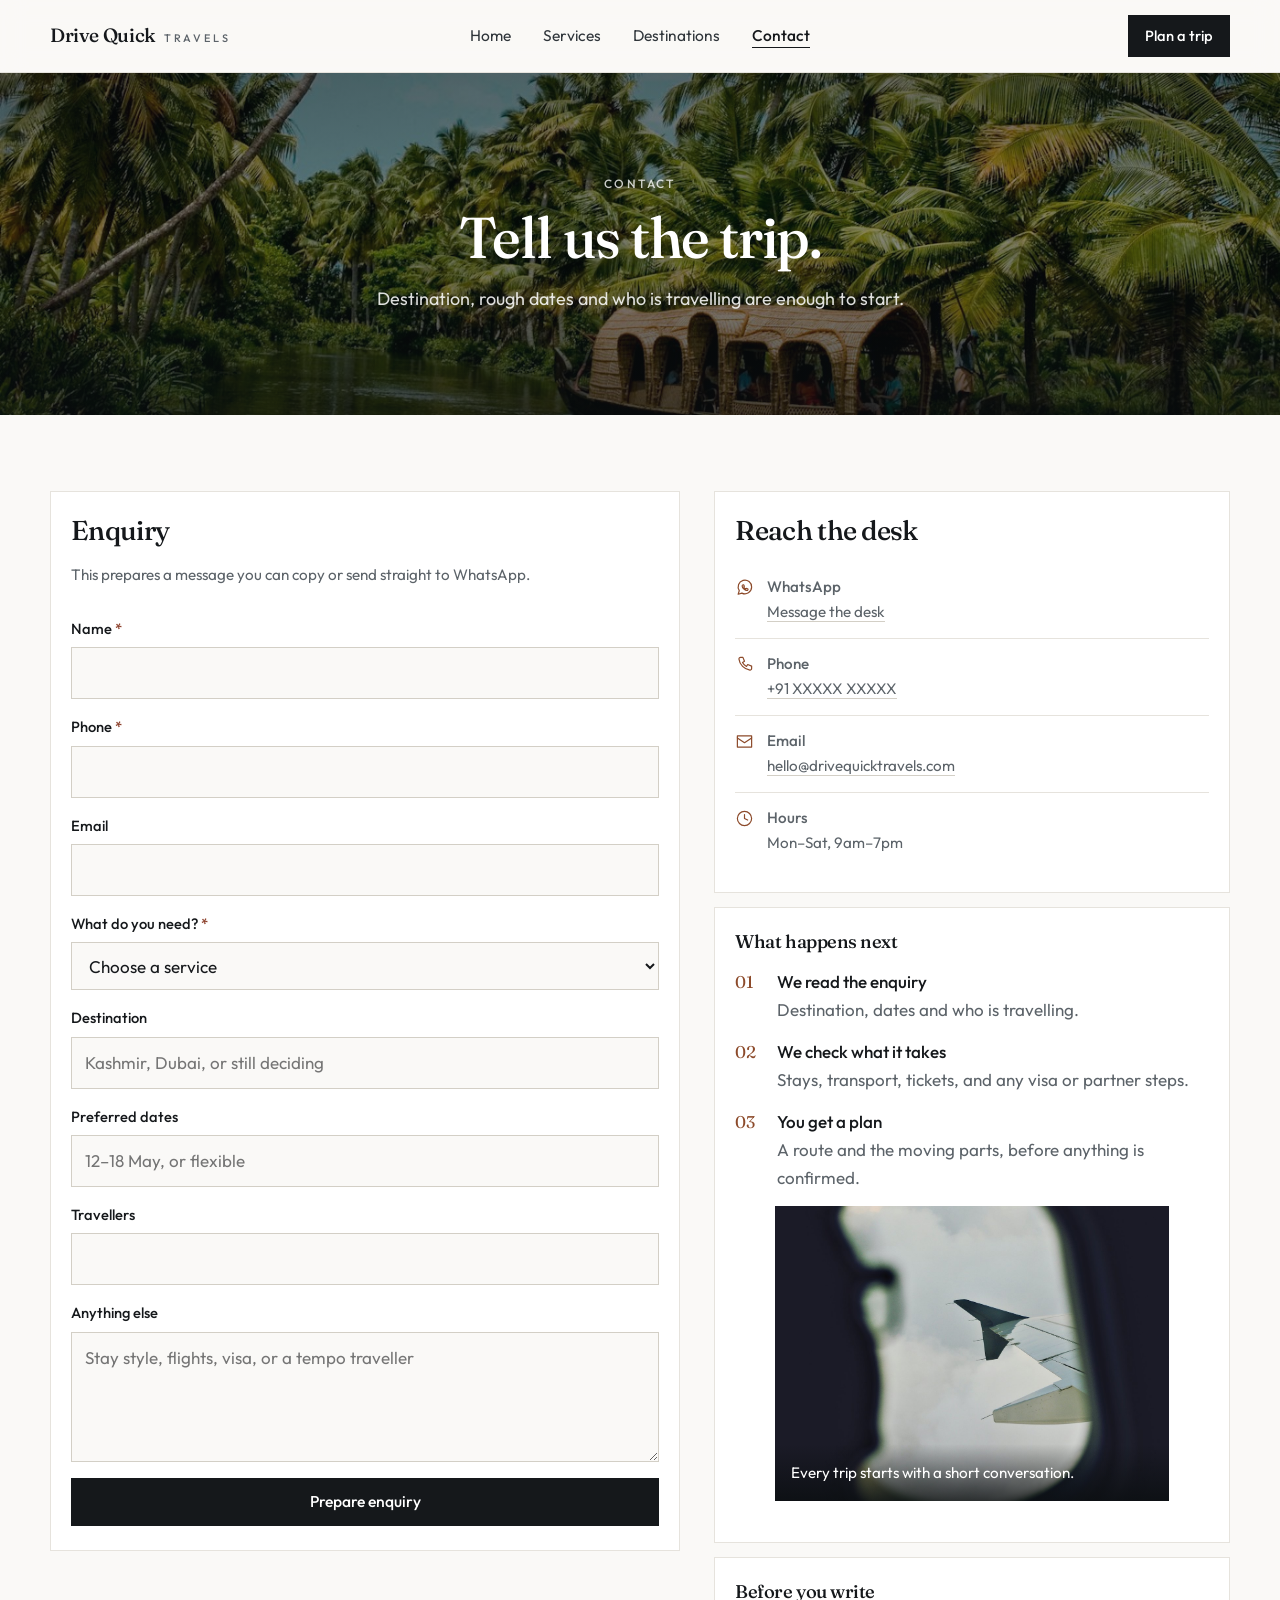
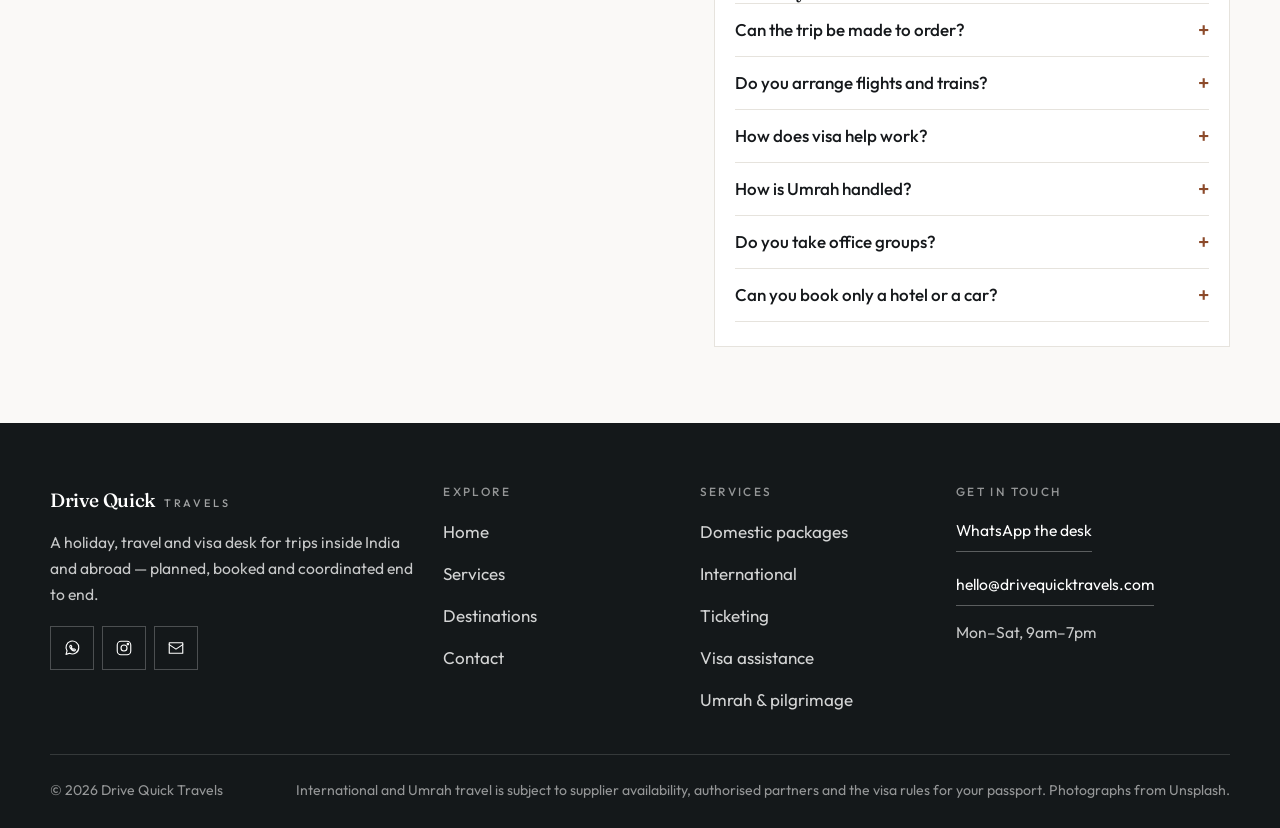
==== contact.html @ 265b2a73 "Build Drive Quick Travels static site Four-page travel site (home, services, destinations, contact) " ====
<!DOCTYPE html>
<html lang="en">
<head>
  <meta charset="utf-8">
  <meta name="viewport" content="width=device-width, initial-scale=1">
  <title>Contact — Drive Quick Travels</title>
  <meta name="description" content="Send a trip enquiry to Drive Quick Travels. Tell us the destination, dates and who is travelling.">
  <link rel="icon" href="assets/favicon.svg" type="image/svg+xml">
  <link rel="preconnect" href="https://fonts.googleapis.com">
  <link rel="preconnect" href="https://fonts.gstatic.com" crossorigin>
  <link href="https://fonts.googleapis.com/css2?family=Fraunces:opsz,wght@9..144,400;9..144,500&family=Outfit:wght@300;400;500&display=swap" rel="stylesheet">
  <link rel="stylesheet" href="css/styles.css">
</head>
<body>
  <a class="skip" href="#main">Skip to content</a>

  <header class="site-header">
    <div class="wrap header-bar">
      <a class="logo" href="index.html">Drive Quick <span>Travels</span></a>
      <nav class="site-nav" id="site-nav" aria-label="Primary">
        <ul>
          <li><a href="index.html">Home</a></li>
          <li><a href="services.html">Services</a></li>
          <li><a href="destinations.html">Destinations</a></li>
          <li><a href="contact.html" aria-current="page">Contact</a></li>
        </ul>
      </nav>
      <div class="header-end">
        <a class="btn btn-sm" href="contact.html">Plan a trip</a>
        <button class="nav-toggle" type="button" aria-expanded="false" aria-controls="site-nav" aria-label="Menu">
          <i></i><i></i><i></i>
        </button>
      </div>
    </div>
  </header>

  <main id="main">
    <section class="page-hero" style="min-height: 38vh">
      <img class="cover-bg" src="assets/photos/kerala.jpg" alt="" width="1400" height="788" fetchpriority="high">
      <div class="veil" aria-hidden="true"></div>
      <div class="wrap hero-inner">
        <p class="eyebrow eyebrow-light">Contact</p>
        <h1>Tell us the trip.</h1>
        <p class="lead lead-light">Destination, rough dates and who is travelling are enough to start.</p>
      </div>
    </section>

    <div class="section">
      <div class="wrap contact-layout">
        <section class="panel" aria-labelledby="form-title">
          <h2 id="form-title">Enquiry</h2>
          <form id="enquiry" novalidate>
            <p class="hint">This prepares a message you can copy or send straight to WhatsApp.</p>
            <label>
              <span>Name <span class="req" aria-hidden="true">*</span></span>
              <input id="name" name="name" type="text" autocomplete="name" required aria-describedby="name-error">
              <span class="field-error" id="name-error"></span>
            </label>
            <label>
              <span>Phone <span class="req" aria-hidden="true">*</span></span>
              <input id="phone" name="phone" type="tel" autocomplete="tel" inputmode="tel" required aria-describedby="phone-error">
              <span class="field-error" id="phone-error"></span>
            </label>
            <label>
              <span>Email</span>
              <input id="email" name="email" type="email" autocomplete="email" aria-describedby="email-error">
              <span class="field-error" id="email-error"></span>
            </label>
            <label>
              <span>What do you need? <span class="req" aria-hidden="true">*</span></span>
              <select id="service" name="service" required aria-describedby="service-error">
                <option value="">Choose a service</option>
                <option value="domestic">Domestic package</option>
                <option value="honeymoon">Honeymoon and couples</option>
                <option value="family">Family holiday</option>
                <option value="groups">Friends and groups</option>
                <option value="international">International trip</option>
                <option value="ticketing">Ticketing</option>
                <option value="visa">Visa assistance</option>
                <option value="umrah">Umrah and pilgrimage</option>
                <option value="corporate">Corporate and MICE</option>
                <option value="hotels">Hotels and transport</option>
              </select>
              <span class="field-error" id="service-error"></span>
            </label>
            <label>
              <span>Destination</span>
              <input id="destination" name="destination" type="text" list="places" placeholder="Kashmir, Dubai, or still deciding">
            </label>
            <datalist id="places">
              <option value="Kashmir"></option>
              <option value="Manali and Himachal"></option>
              <option value="Rajasthan"></option>
              <option value="Kerala"></option>
              <option value="Goa"></option>
              <option value="Karnataka"></option>
              <option value="Tamil Nadu"></option>
              <option value="Dubai"></option>
              <option value="Southeast Asia"></option>
              <option value="Maldives"></option>
              <option value="Sri Lanka"></option>
            </datalist>
            <label>
              <span>Preferred dates</span>
              <input id="dates" name="dates" type="text" placeholder="12–18 May, or flexible">
            </label>
            <label>
              <span>Travellers</span>
              <input id="travellers" name="travellers" type="number" min="1" max="99" inputmode="numeric">
            </label>
            <label>
              <span>Anything else</span>
              <textarea id="message" name="message" placeholder="Stay style, flights, visa, or a tempo traveller"></textarea>
            </label>
            <button class="btn" type="submit">Prepare enquiry</button>
          </form>

          <div id="confirm" class="confirm" hidden tabindex="-1">
            <h2>Enquiry ready to send</h2>
            <p class="hint">Send it on WhatsApp, or copy it into an email. Nothing has been submitted to a server.</p>
            <pre class="summary" id="summary"></pre>
            <div class="actions">
              <a class="btn" id="send-whatsapp" data-wa-base="https://wa.me/91XXXXXXXXXX" href="https://wa.me/91XXXXXXXXXX" target="_blank" rel="noopener">
                <svg viewBox="0 0 24 24" fill="none" stroke="currentColor" stroke-width="1.5" stroke-linecap="round" stroke-linejoin="round" aria-hidden="true"><path d="M21 11.5a8.5 8.5 0 0 1-12.3 7.6L4 20.5l1.4-4.6A8.5 8.5 0 1 1 21 11.5Z"/><path d="M9.4 9.1c.3-.6.6-.6.9-.6h.6l.9 2-.7.8c.5 1.1 1.4 2 2.5 2.5l.8-.7 2 .9v.6c0 .4-.2.8-.6 1-1 .4-2.6 0-4.2-1.3-1.4-1.2-2.6-3-2.6-4.3 0-.4 0-.7.4-.9Z"/></svg>
                Send on WhatsApp
              </a>
              <button class="btn btn-ghost" type="button" id="copy-enquiry">Copy enquiry</button>
              <button class="btn btn-ghost" type="button" id="edit-enquiry">Edit</button>
            </div>
          </div>
        </section>

        <div>
          <section class="panel" aria-labelledby="reach-title">
            <h2 id="reach-title">Reach the desk</h2>
            <ul class="reach">
              <li>
                <svg viewBox="0 0 24 24" fill="none" stroke="currentColor" stroke-width="1.5" stroke-linecap="round" stroke-linejoin="round" aria-hidden="true"><path d="M21 11.5a8.5 8.5 0 0 1-12.3 7.6L4 20.5l1.4-4.6A8.5 8.5 0 1 1 21 11.5Z"/><path d="M9.4 9.1c.3-.6.6-.6.9-.6h.6l.9 2-.7.8c.5 1.1 1.4 2 2.5 2.5l.8-.7 2 .9v.6c0 .4-.2.8-.6 1-1 .4-2.6 0-4.2-1.3-1.4-1.2-2.6-3-2.6-4.3 0-.4 0-.7.4-.9Z"/></svg>
                <span>
                  <strong>WhatsApp</strong>
                  <a href="https://wa.me/91XXXXXXXXXX" target="_blank" rel="noopener">Message the desk</a>
                </span>
              </li>
              <li>
                <svg viewBox="0 0 24 24" fill="none" stroke="currentColor" stroke-width="1.5" stroke-linecap="round" stroke-linejoin="round" aria-hidden="true"><path d="M7 3h3l2 5-2.5 1.5a11 11 0 0 0 5 5L16 12l5 2v3a2 2 0 0 1-2.2 2A16 16 0 0 1 5 5.2 2 2 0 0 1 7 3Z"/></svg>
                <span>
                  <strong>Phone</strong>
                  <a href="tel:+91XXXXXXXXXX">+91 XXXXX XXXXX</a>
                </span>
              </li>
              <li>
                <svg viewBox="0 0 24 24" fill="none" stroke="currentColor" stroke-width="1.5" stroke-linecap="round" stroke-linejoin="round" aria-hidden="true"><rect x="3" y="5" width="18" height="14"/><path d="m3 7.5 9 6 9-6"/></svg>
                <span>
                  <strong>Email</strong>
                  <a href="mailto:hello@drivequicktravels.com">hello@drivequicktravels.com</a>
                </span>
              </li>
              <li>
                <svg viewBox="0 0 24 24" fill="none" stroke="currentColor" stroke-width="1.5" stroke-linecap="round" stroke-linejoin="round" aria-hidden="true"><circle cx="12" cy="12" r="9"/><path d="M12 7v5l4 2"/></svg>
                <span>
                  <strong>Hours</strong>
                  <span>Mon–Sat, 9am–7pm</span>
                </span>
              </li>
            </ul>
          </section>

          <section class="panel" aria-labelledby="next-title">
            <h3 id="next-title">What happens next</h3>
            <ol class="timeline">
              <li><span><strong>We read the enquiry</strong>Destination, dates and who is travelling.</span></li>
              <li><span><strong>We check what it takes</strong>Stays, transport, tickets, and any visa or partner steps.</span></li>
              <li><span><strong>You get a plan</strong>A route and the moving parts, before anything is confirmed.</span></li>
            </ol>
            <figure class="aside-photo">
              <img src="assets/photos/contact-aside.jpg" alt="A view of clouds from an aircraft window" width="1200" height="800" loading="lazy">
              <figcaption>Every trip starts with a short conversation.</figcaption>
            </figure>
          </section>

          <section class="panel faq" aria-labelledby="faq-title">
            <h3 id="faq-title">Before you write</h3>
            <details>
              <summary>Can the trip be made to order?</summary>
              <p>Yes. Domestic, honeymoon, family and group trips are shaped around who is travelling. Fixed ideas are a starting point, not the only option.</p>
            </details>
            <details>
              <summary>Do you arrange flights and trains?</summary>
              <p>Domestic and international air and rail assistance is available through appropriate channels. Ask for ticketing on its own, or as part of a package.</p>
            </details>
            <details>
              <summary>How does visa help work?</summary>
              <p>We guide the documents and support the application through suitable processes and partners. The embassy or authority decides the result.</p>
            </details>
            <details>
              <summary>How is Umrah handled?</summary>
              <p>Umrah and other pilgrimage travel is coordinated with specialist operators and authorised partners.</p>
            </details>
            <details>
              <summary>Do you take office groups?</summary>
              <p>Corporate and MICE covers business travel, meetings, incentives, conferences and the logistics of moving a group.</p>
            </details>
            <details>
              <summary>Can you book only a hotel or a car?</summary>
              <p>Yes. Hotels, airport transfers, cars and tempo travellers can be arranged without a full package.</p>
            </details>
          </section>
        </div>
      </div>
    </div>
  </main>

  <footer class="site-footer">
    <div class="wrap footer-top">
      <div class="footer-brand">
        <a class="logo" href="index.html">Drive Quick <span>Travels</span></a>
        <p>A holiday, travel and visa desk for trips inside India and abroad — planned, booked and coordinated end to end.</p>
        <div class="socials">
          <a href="https://wa.me/91XXXXXXXXXX" target="_blank" rel="noopener" aria-label="WhatsApp">
            <svg viewBox="0 0 24 24" fill="none" stroke="currentColor" stroke-width="1.5" stroke-linecap="round" stroke-linejoin="round" aria-hidden="true"><path d="M21 11.5a8.5 8.5 0 0 1-12.3 7.6L4 20.5l1.4-4.6A8.5 8.5 0 1 1 21 11.5Z"/><path d="M9.4 9.1c.3-.6.6-.6.9-.6h.6l.9 2-.7.8c.5 1.1 1.4 2 2.5 2.5l.8-.7 2 .9v.6c0 .4-.2.8-.6 1-1 .4-2.6 0-4.2-1.3-1.4-1.2-2.6-3-2.6-4.3 0-.4 0-.7.4-.9Z"/></svg>
          </a>
          <a href="https://instagram.com/" target="_blank" rel="noopener" aria-label="Instagram">
            <svg viewBox="0 0 24 24" fill="none" stroke="currentColor" stroke-width="1.5" stroke-linecap="round" stroke-linejoin="round" aria-hidden="true"><rect x="3" y="3" width="18" height="18" rx="5"/><circle cx="12" cy="12" r="4"/><circle cx="17.2" cy="6.8" r="1"/></svg>
          </a>
          <a href="mailto:hello@drivequicktravels.com" aria-label="Email">
            <svg viewBox="0 0 24 24" fill="none" stroke="currentColor" stroke-width="1.5" stroke-linecap="round" stroke-linejoin="round" aria-hidden="true"><rect x="3" y="5" width="18" height="14"/><path d="m3 7.5 9 6 9-6"/></svg>
          </a>
        </div>
      </div>
      <div class="footer-col">
        <h3>Explore</h3>
        <ul>
          <li><a href="index.html">Home</a></li>
          <li><a href="services.html">Services</a></li>
          <li><a href="destinations.html">Destinations</a></li>
          <li><a href="contact.html">Contact</a></li>
        </ul>
      </div>
      <div class="footer-col">
        <h3>Services</h3>
        <ul>
          <li><a href="services.html#domestic">Domestic packages</a></li>
          <li><a href="services.html#international">International</a></li>
          <li><a href="services.html#ticketing">Ticketing</a></li>
          <li><a href="services.html#visa">Visa assistance</a></li>
          <li><a href="services.html#umrah">Umrah &amp; pilgrimage</a></li>
        </ul>
      </div>
      <div class="footer-col footer-contact">
        <h3>Get in touch</h3>
        <p><a href="https://wa.me/91XXXXXXXXXX" target="_blank" rel="noopener">WhatsApp the desk</a></p>
        <p><a href="mailto:hello@drivequicktravels.com">hello@drivequicktravels.com</a></p>
        <p>Mon–Sat, 9am–7pm</p>
      </div>
    </div>
    <div class="wrap footer-bottom">
      <p>© <span data-year></span> Drive Quick Travels</p>
      <p class="footer-note">International and Umrah travel is subject to supplier availability, authorised partners and the visa rules for your passport. Photographs from Unsplash.</p>
    </div>
  </footer>

  <script src="js/main.js"></script>
</body>
</html>
---- css/styles.css ----
/* Drive Quick Travels — minimal travel palette: warm paper, deep ink, single clay accent */
:root {
  --bg: #faf9f7;
  --surface: #ffffff;
  --surface-2: #f3f1ec;
  --ink: #15181b;
  --ink-soft: #2f353a;
  --muted: #5c6369;
  --line: #e6e3dd;
  --line-strong: #d3cfc6;
  --accent: #8c4a2a;
  --accent-soft: #c07446;
  --dark: #14181a;
  --dark-2: #1d2225;
  --danger: #8c3f2a;
  --header: 72px;
  --wrap: 1180px;
  --gap: 14px;
  --radius: 3px;
  --serif: "Fraunces", Georgia, "Times New Roman", serif;
  --sans: "Outfit", "Segoe UI", system-ui, sans-serif;
  --ease: cubic-bezier(0.22, 0.61, 0.36, 1);
}

*,
*::before,
*::after {
  box-sizing: border-box;
}

html {
  scroll-behavior: smooth;
}

body {
  margin: 0;
  background: var(--bg);
  color: var(--ink);
  font-family: var(--sans);
  font-size: 1.0625rem;
  font-weight: 400;
  line-height: 1.65;
  -webkit-font-smoothing: antialiased;
}

img {
  display: block;
  max-width: 100%;
}

a {
  color: inherit;
}

button,
input,
select,
textarea {
  font: inherit;
}

[id] {
  scroll-margin-top: calc(var(--header) + 24px);
}

.skip {
  position: absolute;
  left: 16px;
  top: 10px;
  z-index: 1000;
  padding: 10px 14px;
  background: var(--surface);
  border: 1px solid var(--ink);
  transform: translateY(-160%);
}

.skip:focus {
  transform: none;
}

.sr-only {
  position: absolute;
  width: 1px;
  height: 1px;
  margin: -1px;
  padding: 0;
  overflow: hidden;
  clip: rect(0, 0, 0, 0);
  white-space: nowrap;
  border: 0;
}

:focus-visible {
  outline: 2px solid var(--accent);
  outline-offset: 3px;
}

.wrap {
  width: min(var(--wrap), calc(100% - 40px));
  margin-inline: auto;
}

/* ---------- Type ---------- */
h1,
h2,
h3 {
  font-family: var(--serif);
  font-weight: 500;
  letter-spacing: -0.025em;
  line-height: 1.1;
  margin: 0;
}

.display {
  font-size: clamp(2.6rem, 6vw, 4.6rem);
}

.h2 {
  font-size: clamp(1.9rem, 3.6vw, 3rem);
}

.h3 {
  font-size: clamp(1.5rem, 2.4vw, 2.1rem);
}

.eyebrow {
  margin: 0;
  font-family: var(--sans);
  font-size: 0.75rem;
  font-weight: 500;
  letter-spacing: 0.2em;
  text-transform: uppercase;
  color: var(--accent);
}

.eyebrow-light {
  color: rgba(255, 255, 255, 0.78);
}

.lead {
  font-size: 1.125rem;
  line-height: 1.6;
  color: var(--muted);
  margin: 16px 0 0;
}

.lead-light {
  color: rgba(255, 255, 255, 0.86);
}

p {
  margin: 0 0 14px;
}

p:last-child {
  margin-bottom: 0;
}

.muted {
  color: var(--muted);
}

/* ---------- Header ---------- */
.site-header {
  position: sticky;
  top: 0;
  z-index: 60;
  background: rgba(250, 249, 247, 0.9);
  backdrop-filter: saturate(140%) blur(12px);
  border-bottom: 1px solid var(--line);
}

.header-bar {
  display: grid;
  grid-template-columns: 1fr auto;
  align-items: center;
  gap: 16px;
  min-height: var(--header);
}

.logo {
  display: inline-flex;
  align-items: baseline;
  gap: 8px;
  text-decoration: none;
  font-family: var(--serif);
  font-size: 1.2rem;
  font-weight: 500;
  letter-spacing: -0.02em;
  white-space: nowrap;
}

.logo span {
  font-family: var(--sans);
  font-size: 0.68rem;
  font-weight: 500;
  letter-spacing: 0.26em;
  text-transform: uppercase;
  color: var(--muted);
}

.header-end {
  display: flex;
  align-items: center;
  gap: 10px;
  justify-self: end;
}

.nav-toggle {
  display: inline-flex;
  flex-direction: column;
  justify-content: center;
  gap: 5px;
  width: 48px;
  height: 48px;
  padding: 0 12px;
  background: none;
  border: 1px solid var(--line-strong);
  cursor: pointer;
}

.nav-toggle i {
  display: block;
  height: 1px;
  background: var(--ink);
}

.site-nav {
  display: none;
  grid-column: 1 / -1;
  padding: 4px 0 18px;
  border-top: 1px solid var(--line);
}

.site-nav.is-open {
  display: block;
}

.site-nav ul {
  display: flex;
  flex-direction: column;
  gap: 2px;
  margin: 0;
  padding: 0;
  list-style: none;
}

.site-nav a {
  display: flex;
  align-items: center;
  min-height: 48px;
  text-decoration: none;
  font-size: 1rem;
  color: var(--ink-soft);
}

.site-nav a[aria-current="page"] {
  color: var(--ink);
  font-weight: 500;
}

/* ---------- Buttons ---------- */
.btn {
  display: inline-flex;
  align-items: center;
  justify-content: center;
  gap: 8px;
  min-height: 48px;
  padding: 0 22px;
  border: 1px solid var(--ink);
  background: var(--ink);
  color: #fff;
  text-decoration: none;
  font-size: 0.98rem;
  font-weight: 500;
  cursor: pointer;
  touch-action: manipulation;
  transition: background 0.2s var(--ease), color 0.2s var(--ease), border-color 0.2s var(--ease), transform 0.2s var(--ease);
}

.btn:hover {
  background: var(--accent);
  border-color: var(--accent);
  transform: translateY(-1px);
}

.btn-sm {
  min-height: 42px;
  padding: 0 16px;
  font-size: 0.92rem;
}

.btn-ghost {
  background: transparent;
  color: var(--ink);
}

.btn-ghost:hover {
  background: var(--ink);
  color: #fff;
  border-color: var(--ink);
}

.btn-light {
  background: #fff;
  border-color: #fff;
  color: var(--ink);
}

.btn-light:hover {
  background: var(--accent-soft);
  border-color: var(--accent-soft);
  color: #fff;
}

.btn-outline-light {
  background: transparent;
  border-color: rgba(255, 255, 255, 0.6);
  color: #fff;
}

.btn-outline-light:hover {
  background: #fff;
  border-color: #fff;
  color: var(--ink);
}

.btn svg {
  width: 18px;
  height: 18px;
  flex: none;
}

.actions {
  display: flex;
  flex-wrap: wrap;
  gap: 12px;
  margin-top: 26px;
}

.actions-center {
  justify-content: center;
}

.link-arrow {
  display: inline-flex;
  align-items: center;
  gap: 8px;
  min-height: 44px;
  text-decoration: none;
  font-weight: 500;
  color: var(--ink);
  border-bottom: 1px solid var(--line-strong);
}

.link-arrow svg {
  width: 16px;
  height: 16px;
  transition: transform 0.25s var(--ease);
}

.link-arrow:hover {
  color: var(--accent);
  border-color: var(--accent);
}

.link-arrow:hover svg {
  transform: translateX(4px);
}

/* ---------- Hero ---------- */
.hero {
  position: relative;
  display: grid;
  place-items: center;
  min-height: min(86vh, 760px);
  padding: 72px 0;
  background: var(--dark);
  color: #fff;
  overflow: hidden;
}

.hero-bg,
.cover-bg {
  position: absolute;
  inset: 0;
  width: 100%;
  height: 100%;
  object-fit: cover;
}

.veil {
  position: absolute;
  inset: 0;
  background: linear-gradient(180deg, rgba(10, 14, 16, 0.55) 0%, rgba(10, 14, 16, 0.42) 45%, rgba(10, 14, 16, 0.72) 100%);
}

.hero-inner {
  position: relative;
  z-index: 1;
  text-align: center;
  max-width: 820px;
}

.hero h1 {
  margin: 14px 0 0;
  color: #fff;
}

.hero .lead {
  margin-inline: auto;
  max-width: 44rem;
}

.hero-scroll {
  position: absolute;
  bottom: 22px;
  left: 50%;
  transform: translateX(-50%);
  z-index: 1;
  display: inline-flex;
  align-items: center;
  gap: 8px;
  font-size: 0.72rem;
  letter-spacing: 0.22em;
  text-transform: uppercase;
  color: rgba(255, 255, 255, 0.8);
  text-decoration: none;
}

.hero-scroll span {
  display: block;
  width: 1px;
  height: 26px;
  background: rgba(255, 255, 255, 0.55);
}

/* Compact hero for inner pages */
.page-hero {
  position: relative;
  display: grid;
  place-items: center;
  min-height: 46vh;
  padding: 64px 0;
  background: var(--dark);
  color: #fff;
  overflow: hidden;
}

.page-hero .hero-inner {
  max-width: 760px;
}

.page-hero h1 {
  margin: 12px 0 0;
  color: #fff;
  font-size: clamp(2.2rem, 4.6vw, 3.6rem);
}

/* ---------- Sections ---------- */
.section {
  padding: 76px 0;
}

.section-tight {
  padding-top: 0;
}

.section-alt {
  background: var(--surface-2);
}

.head {
  max-width: 46rem;
}

.head h2 {
  margin-top: 10px;
}

.head p {
  margin-top: 14px;
  color: var(--muted);
}

.head-row {
  display: grid;
  gap: 18px;
  margin-bottom: 30px;
}

.intro {
  display: grid;
  gap: 26px;
}

.intro-points {
  margin: 18px 0 0;
  padding: 0;
  list-style: none;
  display: grid;
  gap: 10px;
}

.intro-points li {
  display: grid;
  grid-template-columns: 18px 1fr;
  gap: 12px;
  color: var(--muted);
}

.intro-points svg {
  width: 18px;
  height: 18px;
  margin-top: 5px;
  color: var(--accent);
}

/* ---------- Service cards ---------- */
.cards {
  display: grid;
  gap: 10px;
  grid-template-columns: repeat(2, 1fr);
}

.card {
  display: flex;
  flex-direction: column;
  gap: 8px;
  padding: 18px 16px 16px;
  background: var(--surface);
  border: 1px solid var(--line);
  text-decoration: none;
  transition: transform 0.25s var(--ease), border-color 0.25s var(--ease), box-shadow 0.25s var(--ease);
}

.card:hover {
  transform: translateY(-3px);
  border-color: var(--ink);
  box-shadow: 0 16px 30px rgba(20, 24, 26, 0.07);
}

.card-icon {
  display: grid;
  place-items: center;
  width: 38px;
  height: 38px;
  border: 1px solid var(--line-strong);
  border-radius: 50%;
  color: var(--accent);
}

.card:hover .card-icon {
  border-color: var(--accent);
}

.card-icon svg {
  width: 19px;
  height: 19px;
}

.card h3 {
  font-size: 1.08rem;
  letter-spacing: -0.01em;
}

.card p {
  margin: 0;
  font-size: 0.95rem;
  line-height: 1.5;
  color: var(--muted);
}

.card-go {
  margin-top: auto;
  padding-top: 8px;
  font-size: 0.82rem;
  letter-spacing: 0.08em;
  text-transform: uppercase;
  color: var(--ink);
  display: inline-flex;
  align-items: center;
  gap: 6px;
}

.card-go svg {
  width: 14px;
  height: 14px;
  transition: transform 0.25s var(--ease);
}

.card:hover .card-go {
  color: var(--accent);
}

.card:hover .card-go svg {
  transform: translateX(4px);
}

/* ---------- Rails (swipe on mobile, row on desktop) ---------- */
.rail-head {
  display: flex;
  align-items: flex-end;
  justify-content: space-between;
  gap: 16px;
  flex-wrap: wrap;
  margin-bottom: 26px;
}

.rail-nav {
  display: none;
  gap: 8px;
}

.rail-nav button {
  width: 44px;
  height: 44px;
  display: grid;
  place-items: center;
  background: transparent;
  border: 1px solid var(--line-strong);
  cursor: pointer;
  color: var(--ink);
  transition: background 0.2s var(--ease), color 0.2s var(--ease), border-color 0.2s var(--ease);
}

.rail-nav button:hover:not(:disabled) {
  background: var(--ink);
  border-color: var(--ink);
  color: #fff;
}

.rail-nav button:disabled {
  opacity: 0.35;
  cursor: default;
}

.rail-nav svg {
  width: 18px;
  height: 18px;
}

.rail {
  display: grid;
  grid-auto-flow: column;
  grid-auto-columns: 78%;
  gap: var(--gap);
  overflow-x: auto;
  scroll-snap-type: x mandatory;
  scrollbar-width: none;
  -webkit-overflow-scrolling: touch;
  padding-bottom: 4px;
}

.rail::-webkit-scrollbar {
  display: none;
}

.rail > * {
  scroll-snap-align: start;
}

.swipe-hint {
  margin: 14px 0 0;
  font-size: 0.82rem;
  letter-spacing: 0.1em;
  text-transform: uppercase;
  color: var(--muted);
}

/* Destination tiles */
.tile {
  position: relative;
  display: block;
  aspect-ratio: 4 / 5;
  overflow: hidden;
  text-decoration: none;
  color: #fff;
  background: var(--dark);
}

.tile img {
  position: absolute;
  inset: 0;
  width: 100%;
  height: 100%;
  object-fit: cover;
  transition: transform 0.6s var(--ease);
}

.tile::after {
  content: "";
  position: absolute;
  inset: 0;
  background: linear-gradient(to top, rgba(10, 14, 16, 0.78) 0%, rgba(10, 14, 16, 0.12) 52%, rgba(10, 14, 16, 0.08) 100%);
}

.tile:hover img {
  transform: scale(1.06);
}

.tile-body {
  position: absolute;
  inset: auto 0 0 0;
  z-index: 1;
  padding: 18px;
}

.tile-body h3 {
  font-size: 1.5rem;
  color: #fff;
}

.tile-body p {
  margin: 6px 0 0;
  font-size: 0.92rem;
  line-height: 1.45;
  color: rgba(255, 255, 255, 0.82);
}

.tile-body .tile-go {
  display: inline-flex;
  align-items: center;
  gap: 7px;
  margin-top: 12px;
  font-size: 0.78rem;
  letter-spacing: 0.14em;
  text-transform: uppercase;
  color: #fff;
}

.tile-body .tile-go svg {
  width: 14px;
  height: 14px;
  transition: transform 0.25s var(--ease);
}

.tile:hover .tile-go svg {
  transform: translateX(4px);
}

/* ---------- Steps ---------- */
.steps {
  display: grid;
  gap: 12px;
}

.step {
  padding: 26px 22px 24px;
  background: var(--surface);
  border: 1px solid var(--line);
  transition: transform 0.3s var(--ease), border-color 0.3s var(--ease), box-shadow 0.3s var(--ease);
}

.step-num {
  display: flex;
  align-items: center;
  gap: 12px;
  font-family: var(--serif);
  font-size: 1rem;
  color: var(--accent);
}

.step-num::after {
  content: "";
  display: block;
  width: 22px;
  height: 1px;
  background: var(--line-strong);
  transition: width 0.35s var(--ease), background 0.35s var(--ease);
}

.step h3 {
  margin: 14px 0 8px;
  font-size: 1.32rem;
}

.step p {
  margin: 0;
  color: var(--muted);
}

.step:hover {
  transform: translateY(-5px);
  border-color: var(--ink);
  box-shadow: 0 18px 36px rgba(20, 24, 26, 0.08);
}

.step:hover .step-num::after {
  width: 52px;
  background: var(--accent);
}

/* ---------- CTA band ---------- */
.cta {
  position: relative;
  display: grid;
  place-items: center;
  padding: 92px 0;
  background: var(--dark);
  color: #fff;
  overflow: hidden;
  text-align: center;
}

.cta-inner {
  position: relative;
  z-index: 1;
  max-width: 720px;
}

.cta h2 {
  margin: 14px 0 0;
  color: #fff;
}

/* ---------- Services page ---------- */
.svc-layout {
  display: grid;
  gap: 28px;
  align-items: start;
}

.svc-index {
  position: sticky;
  top: var(--header);
  z-index: 20;
  margin: 0 calc(50% - 50vw);
  padding: 12px calc(50vw - 50% + 0px);
  background: rgba(250, 249, 247, 0.94);
  backdrop-filter: blur(10px);
  border-bottom: 1px solid var(--line);
}

.svc-index-inner {
  display: flex;
  gap: 8px;
  overflow-x: auto;
  scrollbar-width: none;
}

.svc-index-inner::-webkit-scrollbar {
  display: none;
}

.svc-index h2 {
  display: none;
}

.svc-index a {
  flex: none;
  display: inline-flex;
  align-items: center;
  min-height: 42px;
  padding: 0 14px;
  border: 1px solid var(--line-strong);
  background: var(--surface);
  text-decoration: none;
  font-size: 0.92rem;
  white-space: nowrap;
  color: var(--ink-soft);
  transition: background 0.2s var(--ease), color 0.2s var(--ease), border-color 0.2s var(--ease);
}

.svc-index a.is-active,
.svc-index a:hover {
  background: var(--ink);
  border-color: var(--ink);
  color: #fff;
}

.svc-list {
  display: grid;
  gap: 14px;
}

.svc {
  display: grid;
  gap: 0;
  background: var(--surface);
  border: 1px solid var(--line);
  overflow: hidden;
  transition: border-color 0.3s var(--ease), box-shadow 0.3s var(--ease);
}

.svc:hover {
  border-color: var(--line-strong);
  box-shadow: 0 18px 34px rgba(20, 24, 26, 0.06);
}

.svc-media {
  position: relative;
  overflow: hidden;
  aspect-ratio: 16 / 10;
}

.svc-media img {
  width: 100%;
  height: 100%;
  object-fit: cover;
  transition: transform 0.7s var(--ease);
}

.svc:hover .svc-media img {
  transform: scale(1.05);
}

.svc-media span {
  position: absolute;
  left: 0;
  top: 0;
  padding: 7px 12px;
  background: rgba(10, 14, 16, 0.78);
  color: #fff;
  font-family: var(--serif);
  font-size: 0.9rem;
}

.svc-body {
  padding: 22px 20px 24px;
}

.svc-body h2 {
  font-size: clamp(1.45rem, 2.2vw, 1.85rem);
}

.svc-body p {
  margin: 10px 0 0;
  color: var(--muted);
}

.chips {
  display: flex;
  flex-wrap: wrap;
  gap: 7px;
  margin: 16px 0 0;
  padding: 0;
  list-style: none;
}

.chips li {
  padding: 5px 11px;
  background: var(--surface-2);
  border: 1px solid var(--line);
  font-size: 0.88rem;
  color: var(--ink-soft);
}

.svc-body .link-arrow {
  margin-top: 16px;
}

/* ---------- Contact page ---------- */
.contact-layout {
  display: grid;
  gap: 24px;
  align-items: start;
}

.panel {
  background: var(--surface);
  border: 1px solid var(--line);
  padding: 24px 20px;
}

.panel + .panel {
  margin-top: 14px;
}

.panel h2 {
  font-size: 1.7rem;
}

.panel h3 {
  font-size: 1.15rem;
}

form {
  display: grid;
  gap: 16px;
  margin-top: 16px;
}

label {
  display: grid;
  gap: 6px;
}

label > span:first-child {
  font-size: 0.92rem;
  font-weight: 500;
}

.req {
  color: var(--danger);
}

input,
select,
textarea {
  width: 100%;
  min-height: 48px;
  padding: 11px 13px;
  background: var(--bg);
  border: 1px solid var(--line-strong);
  color: var(--ink);
}

input:focus,
select:focus,
textarea:focus {
  border-color: var(--ink);
}

textarea {
  min-height: 130px;
  resize: vertical;
}

.field-error {
  color: var(--danger);
  font-size: 0.92rem;
}

.field-error:empty {
  display: none;
}

.hint {
  color: var(--muted);
  font-size: 0.95rem;
}

.reach {
  display: grid;
  gap: 2px;
  margin: 16px 0 0;
  padding: 0;
  list-style: none;
}

.reach li {
  display: grid;
  grid-template-columns: 20px 1fr;
  gap: 12px;
  padding: 12px 0;
  border-top: 1px solid var(--line);
  align-items: start;
}

.reach li:first-child {
  border-top: 0;
}

.reach svg {
  width: 19px;
  height: 19px;
  margin-top: 4px;
  color: var(--accent);
}

.reach strong {
  display: block;
  font-weight: 500;
}

.reach a {
  text-decoration: none;
  border-bottom: 1px solid var(--line-strong);
}

.reach a:hover {
  color: var(--accent);
  border-color: var(--accent);
}

.reach span {
  color: var(--muted);
  font-size: 0.95rem;
}

.timeline {
  counter-reset: tl;
  margin: 16px 0 0;
  padding: 0;
  list-style: none;
  display: grid;
  gap: 14px;
}

.timeline li {
  display: grid;
  grid-template-columns: 30px 1fr;
  gap: 12px;
  color: var(--muted);
}

.timeline li::before {
  counter-increment: tl;
  content: "0" counter(tl);
  font-family: var(--serif);
  color: var(--accent);
}

.timeline strong {
  display: block;
  color: var(--ink);
  font-weight: 500;
}

.faq details {
  border-top: 1px solid var(--line);
}

.faq details:last-of-type {
  border-bottom: 1px solid var(--line);
}

.faq summary {
  display: flex;
  align-items: center;
  justify-content: space-between;
  gap: 12px;
  min-height: 52px;
  cursor: pointer;
  font-weight: 500;
  list-style: none;
}

.faq summary::-webkit-details-marker {
  display: none;
}

.faq summary::after {
  content: "+";
  font-size: 1.3rem;
  color: var(--accent);
}

.faq details[open] summary::after {
  content: "–";
}

.faq details p {
  margin: 0 0 16px;
  color: var(--muted);
}

.aside-photo {
  position: relative;
  overflow: hidden;
  aspect-ratio: 4 / 3;
  margin-top: 14px;
}

.aside-photo img {
  width: 100%;
  height: 100%;
  object-fit: cover;
}

.aside-photo figcaption {
  position: absolute;
  inset: auto 0 0 0;
  padding: 16px;
  background: linear-gradient(to top, rgba(10, 14, 16, 0.8), transparent);
  color: #fff;
  font-size: 0.95rem;
}

.confirm {
  background: var(--surface-2);
  border: 1px solid var(--line-strong);
  padding: 20px;
}

.summary {
  margin: 14px 0 0;
  padding: 14px;
  background: var(--surface);
  border: 1px solid var(--line);
  white-space: pre-wrap;
  font-size: 0.95rem;
}

/* ---------- Footer ---------- */
.site-footer {
  background: var(--dark);
  color: rgba(255, 255, 255, 0.76);
  padding: 62px 0 26px;
}

.footer-top {
  display: grid;
  gap: 34px;
  padding-bottom: 34px;
  border-bottom: 1px solid rgba(255, 255, 255, 0.14);
}

.footer-brand .logo {
  color: #fff;
}

.footer-brand .logo span {
  color: rgba(255, 255, 255, 0.6);
}

.footer-brand p {
  margin: 14px 0 0;
  max-width: 30rem;
  font-size: 0.98rem;
}

.socials {
  display: flex;
  gap: 8px;
  margin-top: 18px;
}

.socials a {
  display: grid;
  place-items: center;
  width: 44px;
  height: 44px;
  border: 1px solid rgba(255, 255, 255, 0.24);
  color: #fff;
  transition: background 0.2s var(--ease), color 0.2s var(--ease), border-color 0.2s var(--ease);
}

.socials a:hover {
  background: #fff;
  border-color: #fff;
  color: var(--dark);
}

.socials svg {
  width: 18px;
  height: 18px;
}

.footer-col h3 {
  font-family: var(--sans);
  font-size: 0.74rem;
  font-weight: 500;
  letter-spacing: 0.2em;
  text-transform: uppercase;
  color: rgba(255, 255, 255, 0.55);
}

.footer-col ul {
  margin: 14px 0 0;
  padding: 0;
  list-style: none;
  display: grid;
  gap: 2px;
}

.footer-col a {
  display: inline-flex;
  align-items: center;
  min-height: 40px;
  text-decoration: none;
  color: rgba(255, 255, 255, 0.82);
}

.footer-col a:hover {
  color: #fff;
}

.footer-contact p {
  margin: 14px 0 0;
  font-size: 0.98rem;
}

.footer-contact a {
  color: #fff;
  text-decoration: none;
  border-bottom: 1px solid rgba(255, 255, 255, 0.3);
}

.footer-bottom {
  display: grid;
  gap: 10px;
  padding-top: 24px;
  font-size: 0.88rem;
  color: rgba(255, 255, 255, 0.55);
}

.footer-bottom p {
  margin: 0;
}

/* ---------- Reveal ---------- */
.reveal {
  opacity: 0;
  transform: translateY(14px);
}

.reveal.is-in {
  opacity: 1;
  transform: none;
  transition: opacity 0.6s var(--ease), transform 0.6s var(--ease);
}

/* ---------- Breakpoints ---------- */
@media (min-width: 600px) {
  .cards {
    grid-template-columns: repeat(3, 1fr);
  }

  .rail {
    grid-auto-columns: 46%;
  }

  .footer-top {
    grid-template-columns: repeat(2, 1fr);
  }

  .footer-bottom {
    grid-template-columns: auto 1fr;
    align-items: baseline;
    gap: 24px;
  }

  .footer-bottom .footer-note {
    text-align: right;
  }
}

@media (min-width: 860px) {
  .intro {
    grid-template-columns: 1fr 1fr;
    gap: 48px;
  }

  .steps {
    grid-template-columns: repeat(3, 1fr);
  }

  .svc {
    grid-template-columns: 252px 1fr;
  }

  .svc-media {
    aspect-ratio: auto;
    height: 100%;
    min-height: 240px;
  }

  .contact-layout {
    grid-template-columns: 1.1fr 0.9fr;
    gap: 34px;
  }

  .footer-top {
    grid-template-columns: 1.6fr 1fr 1fr 1.2fr;
    gap: 28px;
  }
}

@media (min-width: 1000px) {
  .header-bar {
    grid-template-columns: 1fr auto 1fr;
  }

  .nav-toggle {
    display: none;
  }

  .site-nav {
    display: block;
    grid-column: 2;
    padding: 0;
    border: 0;
    justify-self: center;
  }

  .site-nav ul {
    flex-direction: row;
    gap: 4px;
  }

  .site-nav a {
    min-height: 44px;
    padding: 0 14px;
    font-size: 0.97rem;
    position: relative;
  }

  .site-nav a::after {
    content: "";
    position: absolute;
    left: 14px;
    right: 14px;
    bottom: 10px;
    height: 1px;
    background: var(--ink);
    transform: scaleX(0);
    transform-origin: left;
    transition: transform 0.25s var(--ease);
  }

  .site-nav a:hover::after,
  .site-nav a[aria-current="page"]::after {
    transform: scaleX(1);
  }

  .cards {
    grid-template-columns: repeat(5, 1fr);
  }

  .rail {
    grid-auto-columns: calc((100% - 2 * var(--gap)) / 3);
  }

  .rail[data-cols="4"] {
    grid-auto-columns: calc((100% - 3 * var(--gap)) / 4);
  }

  .rail-nav {
    display: flex;
  }

  .swipe-hint {
    display: none;
  }

  .head-row {
    grid-template-columns: 1fr auto;
    align-items: end;
  }

  .svc-layout {
    grid-template-columns: 220px 1fr;
    gap: 52px;
  }

  .svc-index {
    position: sticky;
    top: calc(var(--header) + 28px);
    margin: 0;
    padding: 0;
    background: none;
    backdrop-filter: none;
    border: 0;
  }

  .svc-index h2 {
    display: block;
    font-family: var(--sans);
    font-size: 0.74rem;
    font-weight: 500;
    letter-spacing: 0.2em;
    text-transform: uppercase;
    color: var(--muted);
    margin-bottom: 12px;
  }

  .svc-index-inner {
    flex-direction: column;
    overflow: visible;
    gap: 0;
  }

  .svc-index a {
    border: 0;
    border-left: 1px solid var(--line-strong);
    background: none;
    min-height: 40px;
    padding: 0 0 0 14px;
  }

  .svc-index a.is-active,
  .svc-index a:hover {
    background: none;
    color: var(--ink);
    border-left-color: var(--accent);
    font-weight: 500;
  }
}

@media (prefers-reduced-motion: reduce) {
  html {
    scroll-behavior: auto;
  }

  *,
  *::before,
  *::after {
    animation-duration: 0.001ms !important;
    transition-duration: 0.001ms !important;
  }

  .reveal {
    opacity: 1;
    transform: none;
  }
}
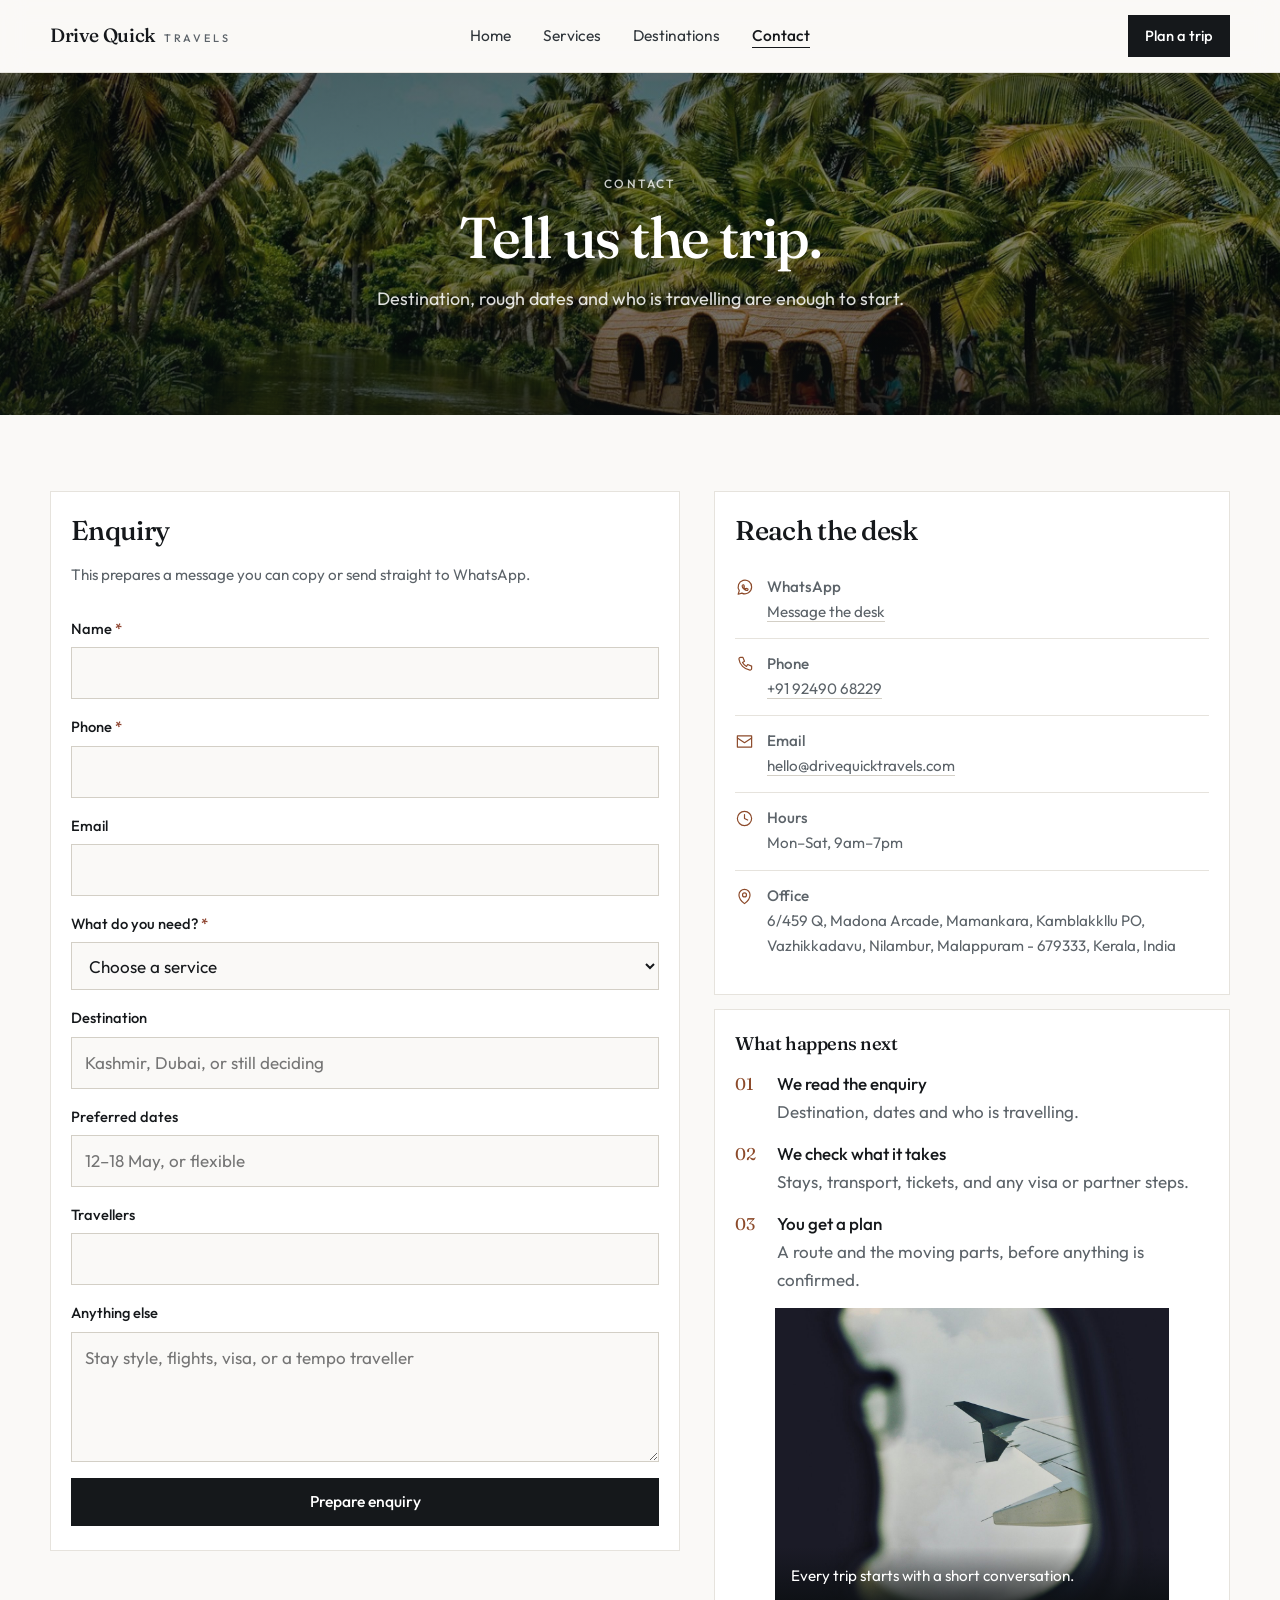
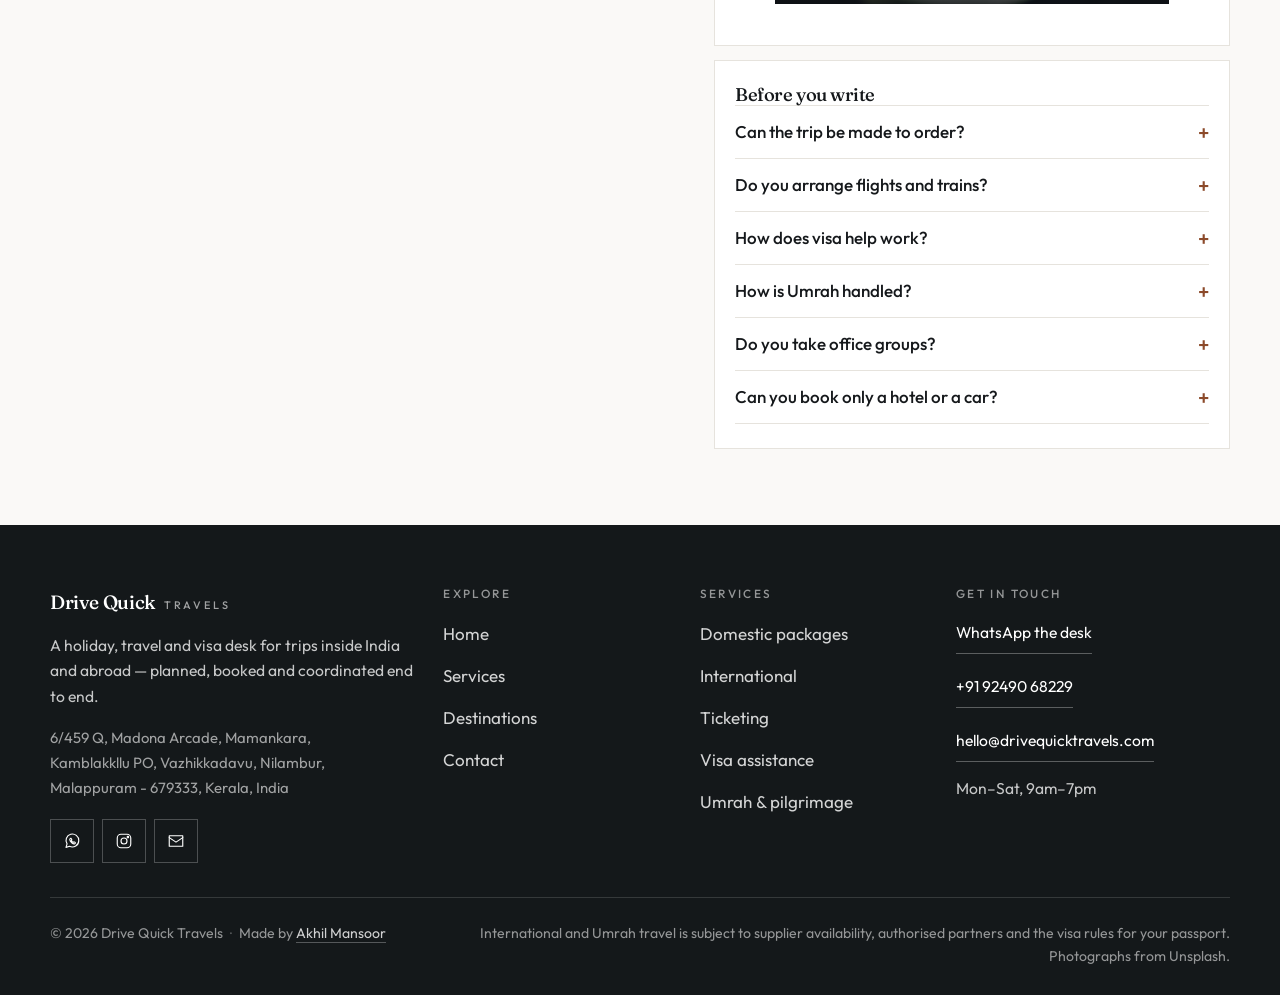
==== commit 4a7ac332: "Open up the home page sections and add real contact details The desk and portfolio blocks were too d" ====
--- a/contact.html
+++ b/contact.html
@@ -120,7 +120,7 @@
             <p class="hint">Send it on WhatsApp, or copy it into an email. Nothing has been submitted to a server.</p>
             <pre class="summary" id="summary"></pre>
             <div class="actions">
-              <a class="btn" id="send-whatsapp" data-wa-base="https://wa.me/91XXXXXXXXXX" href="https://wa.me/91XXXXXXXXXX" target="_blank" rel="noopener">
+              <a class="btn" id="send-whatsapp" data-wa-base="https://wa.me/919249068229" href="https://wa.me/919249068229" target="_blank" rel="noopener">
                 <svg viewBox="0 0 24 24" fill="none" stroke="currentColor" stroke-width="1.5" stroke-linecap="round" stroke-linejoin="round" aria-hidden="true"><path d="M21 11.5a8.5 8.5 0 0 1-12.3 7.6L4 20.5l1.4-4.6A8.5 8.5 0 1 1 21 11.5Z"/><path d="M9.4 9.1c.3-.6.6-.6.9-.6h.6l.9 2-.7.8c.5 1.1 1.4 2 2.5 2.5l.8-.7 2 .9v.6c0 .4-.2.8-.6 1-1 .4-2.6 0-4.2-1.3-1.4-1.2-2.6-3-2.6-4.3 0-.4 0-.7.4-.9Z"/></svg>
                 Send on WhatsApp
               </a>
@@ -138,14 +138,14 @@
                 <svg viewBox="0 0 24 24" fill="none" stroke="currentColor" stroke-width="1.5" stroke-linecap="round" stroke-linejoin="round" aria-hidden="true"><path d="M21 11.5a8.5 8.5 0 0 1-12.3 7.6L4 20.5l1.4-4.6A8.5 8.5 0 1 1 21 11.5Z"/><path d="M9.4 9.1c.3-.6.6-.6.9-.6h.6l.9 2-.7.8c.5 1.1 1.4 2 2.5 2.5l.8-.7 2 .9v.6c0 .4-.2.8-.6 1-1 .4-2.6 0-4.2-1.3-1.4-1.2-2.6-3-2.6-4.3 0-.4 0-.7.4-.9Z"/></svg>
                 <span>
                   <strong>WhatsApp</strong>
-                  <a href="https://wa.me/91XXXXXXXXXX" target="_blank" rel="noopener">Message the desk</a>
+                  <a href="https://wa.me/919249068229" target="_blank" rel="noopener">Message the desk</a>
                 </span>
               </li>
               <li>
                 <svg viewBox="0 0 24 24" fill="none" stroke="currentColor" stroke-width="1.5" stroke-linecap="round" stroke-linejoin="round" aria-hidden="true"><path d="M7 3h3l2 5-2.5 1.5a11 11 0 0 0 5 5L16 12l5 2v3a2 2 0 0 1-2.2 2A16 16 0 0 1 5 5.2 2 2 0 0 1 7 3Z"/></svg>
                 <span>
                   <strong>Phone</strong>
-                  <a href="tel:+91XXXXXXXXXX">+91 XXXXX XXXXX</a>
+                  <a href="tel:+919249068229">+91 92490 68229</a>
                 </span>
               </li>
               <li>
@@ -160,6 +160,13 @@
                 <span>
                   <strong>Hours</strong>
                   <span>Mon–Sat, 9am–7pm</span>
+                </span>
+              </li>
+              <li>
+                <svg viewBox="0 0 24 24" fill="none" stroke="currentColor" stroke-width="1.5" stroke-linecap="round" stroke-linejoin="round" aria-hidden="true"><path d="M12 21s7-5.3 7-11a7 7 0 1 0-14 0c0 5.7 7 11 7 11Z"/><circle cx="12" cy="10" r="2.5"/></svg>
+                <span>
+                  <strong>Office</strong>
+                  <span>6/459 Q, Madona Arcade, Mamankara, Kamblakkllu PO, Vazhikkadavu, Nilambur, Malappuram&nbsp;-&nbsp;679333, Kerala, India</span>
                 </span>
               </li>
             </ul>
@@ -215,8 +222,9 @@
       <div class="footer-brand">
         <a class="logo" href="index.html">Drive Quick <span>Travels</span></a>
         <p>A holiday, travel and visa desk for trips inside India and abroad — planned, booked and coordinated end to end.</p>
+        <address class="footer-address">6/459 Q, Madona Arcade, Mamankara,<br>Kamblakkllu PO, Vazhikkadavu, Nilambur,<br>Malappuram&nbsp;-&nbsp;679333, Kerala, India</address>
         <div class="socials">
-          <a href="https://wa.me/91XXXXXXXXXX" target="_blank" rel="noopener" aria-label="WhatsApp">
+          <a href="https://wa.me/919249068229" target="_blank" rel="noopener" aria-label="WhatsApp">
             <svg viewBox="0 0 24 24" fill="none" stroke="currentColor" stroke-width="1.5" stroke-linecap="round" stroke-linejoin="round" aria-hidden="true"><path d="M21 11.5a8.5 8.5 0 0 1-12.3 7.6L4 20.5l1.4-4.6A8.5 8.5 0 1 1 21 11.5Z"/><path d="M9.4 9.1c.3-.6.6-.6.9-.6h.6l.9 2-.7.8c.5 1.1 1.4 2 2.5 2.5l.8-.7 2 .9v.6c0 .4-.2.8-.6 1-1 .4-2.6 0-4.2-1.3-1.4-1.2-2.6-3-2.6-4.3 0-.4 0-.7.4-.9Z"/></svg>
           </a>
           <a href="https://instagram.com/" target="_blank" rel="noopener" aria-label="Instagram">
@@ -248,13 +256,14 @@
       </div>
       <div class="footer-col footer-contact">
         <h3>Get in touch</h3>
-        <p><a href="https://wa.me/91XXXXXXXXXX" target="_blank" rel="noopener">WhatsApp the desk</a></p>
+        <p><a href="https://wa.me/919249068229" target="_blank" rel="noopener">WhatsApp the desk</a></p>
+        <p><a href="tel:+919249068229">+91 92490 68229</a></p>
         <p><a href="mailto:hello@drivequicktravels.com">hello@drivequicktravels.com</a></p>
         <p>Mon–Sat, 9am–7pm</p>
       </div>
     </div>
     <div class="wrap footer-bottom">
-      <p>© <span data-year></span> Drive Quick Travels</p>
+      <p>© <span data-year></span> Drive Quick Travels <span class="dot">·</span> Made by <a class="credit" href="https://akhilmansoor.com" target="_blank" rel="noopener">Akhil Mansoor</a></p>
       <p class="footer-note">International and Umrah travel is subject to supplier availability, authorised partners and the visa rules for your passport. Photographs from Unsplash.</p>
     </div>
   </footer>
--- a/css/styles.css
+++ b/css/styles.css
@@ -489,112 +489,252 @@
   margin-bottom: 30px;
 }
 
-.intro {
-  display: grid;
-  gap: 26px;
-}
-
-.intro-points {
+/* ---------- The desk ---------- */
+.desk {
+  display: grid;
+  gap: 30px;
+}
+
+.desk-media {
+  position: relative;
+  margin: 0;
+  overflow: hidden;
+  background: var(--dark);
+}
+
+.desk-media img {
+  width: 100%;
+  height: 100%;
+  aspect-ratio: 4 / 3;
+  object-fit: cover;
+}
+
+.desk-badge {
+  position: absolute;
+  inset: auto 14px 14px 14px;
+  padding: 18px 20px;
+  background: rgba(250, 249, 247, 0.94);
+}
+
+.desk-badge strong {
+  display: block;
+  font-family: var(--serif);
+  font-weight: 500;
+  font-size: 1.04rem;
+  letter-spacing: -0.02em;
+}
+
+.desk-badge span {
+  display: block;
+  margin-top: 5px;
+  font-size: 0.9rem;
+  line-height: 1.5;
+  color: var(--muted);
+}
+
+.desk-body h2 {
+  margin-top: 10px;
+}
+
+.desk-lead {
   margin: 18px 0 0;
+  max-width: 34rem;
+  font-size: 1.1rem;
+  line-height: 1.62;
+  color: var(--muted);
+}
+
+.desk-points {
+  margin: 34px 0 0;
   padding: 0;
   list-style: none;
   display: grid;
-  gap: 10px;
-}
-
-.intro-points li {
-  display: grid;
-  grid-template-columns: 18px 1fr;
-  gap: 12px;
+  gap: 22px;
+}
+
+.desk-points li {
+  padding-top: 18px;
+  border-top: 1px solid var(--line);
+}
+
+.desk-num {
+  font-family: var(--serif);
+  font-size: 0.82rem;
+  letter-spacing: 0.16em;
+  color: var(--accent);
+}
+
+.desk-points h3 {
+  margin: 9px 0 6px;
+  font-size: 1.14rem;
+}
+
+.desk-points p {
+  margin: 0;
+  font-size: 0.95rem;
+  line-height: 1.55;
   color: var(--muted);
 }
 
-.intro-points svg {
-  width: 18px;
-  height: 18px;
-  margin-top: 5px;
-  color: var(--accent);
-}
-
-/* ---------- Service cards ---------- */
-.cards {
-  display: grid;
-  gap: 10px;
-  grid-template-columns: repeat(2, 1fr);
-}
-
-.card {
-  display: flex;
-  flex-direction: column;
+/* ---------- Portfolio: two features plus wide rows ---------- */
+.folio-features {
+  display: grid;
+  gap: var(--gap);
+}
+
+.folio-feature {
+  position: relative;
+  display: grid;
+  align-items: end;
+  min-height: 300px;
+  overflow: hidden;
+  background: var(--dark);
+  color: #fff;
+  text-decoration: none;
+}
+
+.folio-feature img {
+  position: absolute;
+  inset: 0;
+  width: 100%;
+  height: 100%;
+  object-fit: cover;
+  transition: transform 0.8s var(--ease);
+}
+
+.folio-feature::after {
+  content: "";
+  position: absolute;
+  inset: 0;
+  background: linear-gradient(to top, rgba(10, 14, 16, 0.88) 0%, rgba(10, 14, 16, 0.44) 54%, rgba(10, 14, 16, 0.12) 100%);
+}
+
+.folio-feature:hover img {
+  transform: scale(1.04);
+}
+
+.folio-feature-body {
+  position: relative;
+  z-index: 1;
+  padding: 28px 26px;
+  max-width: 32rem;
+}
+
+.folio-kicker {
+  margin: 0 0 12px;
+  font-size: 0.72rem;
+  font-weight: 500;
+  letter-spacing: 0.22em;
+  text-transform: uppercase;
+  color: rgba(255, 255, 255, 0.74);
+}
+
+.folio-feature h3 {
+  font-size: clamp(1.5rem, 2.4vw, 2rem);
+  color: #fff;
+}
+
+.folio-feature-body p {
+  margin: 10px 0 0;
+  font-size: 0.97rem;
+  line-height: 1.55;
+  color: rgba(255, 255, 255, 0.82);
+}
+
+.folio-go {
+  display: inline-flex;
+  align-items: center;
   gap: 8px;
-  padding: 18px 16px 16px;
+  margin-top: 18px;
+  font-size: 0.76rem;
+  letter-spacing: 0.14em;
+  text-transform: uppercase;
+  color: #fff;
+}
+
+.folio-go svg {
+  width: 15px;
+  height: 15px;
+  transition: transform 0.25s var(--ease);
+}
+
+.folio-feature:hover .folio-go svg {
+  transform: translateX(5px);
+}
+
+.folio-tiles {
+  display: grid;
+  gap: var(--gap);
+  margin-top: var(--gap);
+}
+
+.folio-tile {
+  position: relative;
+  display: grid;
+  grid-template-columns: auto 1fr;
+  gap: 18px;
+  align-items: center;
+  padding: 22px 22px 24px;
   background: var(--surface);
   border: 1px solid var(--line);
   text-decoration: none;
-  transition: transform 0.25s var(--ease), border-color 0.25s var(--ease), box-shadow 0.25s var(--ease);
-}
-
-.card:hover {
+  transition: transform 0.3s var(--ease), border-color 0.3s var(--ease), box-shadow 0.3s var(--ease);
+}
+
+.folio-tile:hover {
   transform: translateY(-3px);
   border-color: var(--ink);
-  box-shadow: 0 16px 30px rgba(20, 24, 26, 0.07);
-}
-
-.card-icon {
+  box-shadow: 0 16px 32px rgba(20, 24, 26, 0.07);
+}
+
+.folio-icon {
   display: grid;
   place-items: center;
-  width: 38px;
-  height: 38px;
+  width: 46px;
+  height: 46px;
   border: 1px solid var(--line-strong);
   border-radius: 50%;
   color: var(--accent);
-}
-
-.card:hover .card-icon {
+  transition: background 0.3s var(--ease), border-color 0.3s var(--ease), color 0.3s var(--ease);
+}
+
+.folio-tile:hover .folio-icon {
+  background: var(--accent);
   border-color: var(--accent);
-}
-
-.card-icon svg {
-  width: 19px;
-  height: 19px;
-}
-
-.card h3 {
-  font-size: 1.08rem;
-  letter-spacing: -0.01em;
-}
-
-.card p {
-  margin: 0;
+  color: #fff;
+}
+
+.folio-icon svg {
+  width: 20px;
+  height: 20px;
+}
+
+.folio-tile h3 {
+  font-size: 1.14rem;
+}
+
+.folio-text p {
+  margin: 7px 0 0;
   font-size: 0.95rem;
-  line-height: 1.5;
+  line-height: 1.55;
   color: var(--muted);
 }
 
-.card-go {
-  margin-top: auto;
-  padding-top: 8px;
-  font-size: 0.82rem;
-  letter-spacing: 0.08em;
-  text-transform: uppercase;
-  color: var(--ink);
-  display: inline-flex;
-  align-items: center;
-  gap: 6px;
-}
-
-.card-go svg {
-  width: 14px;
-  height: 14px;
-  transition: transform 0.25s var(--ease);
-}
-
-.card:hover .card-go {
+.folio-arrow {
+  position: absolute;
+  top: 50%;
+  right: 22px;
+  width: 18px;
+  height: 18px;
   color: var(--accent);
-}
-
-.card:hover .card-go svg {
-  transform: translateX(4px);
+  opacity: 0;
+  transform: translateY(-50%) translateX(-6px);
+  transition: opacity 0.3s var(--ease), transform 0.3s var(--ease);
+}
+
+.folio-tile:hover .folio-arrow {
+  opacity: 1;
+  transform: translateY(-50%);
 }
 
 /* ---------- Rails (swipe on mobile, row on desktop) ---------- */
@@ -1211,6 +1351,14 @@
   font-size: 0.98rem;
 }
 
+.footer-address {
+  margin-top: 16px;
+  font-style: normal;
+  font-size: 0.93rem;
+  line-height: 1.68;
+  color: rgba(255, 255, 255, 0.6);
+}
+
 .socials {
   display: flex;
   gap: 8px;
@@ -1290,6 +1438,23 @@
   margin: 0;
 }
 
+.footer-bottom .dot {
+  margin: 0 4px;
+  color: rgba(255, 255, 255, 0.3);
+}
+
+.footer-bottom .credit {
+  color: rgba(255, 255, 255, 0.8);
+  text-decoration: none;
+  border-bottom: 1px solid rgba(255, 255, 255, 0.28);
+  transition: color 0.25s var(--ease), border-color 0.25s var(--ease);
+}
+
+.footer-bottom .credit:hover {
+  color: #fff;
+  border-color: #fff;
+}
+
 /* ---------- Reveal ---------- */
 .reveal {
   opacity: 0;
@@ -1304,8 +1469,9 @@
 
 /* ---------- Breakpoints ---------- */
 @media (min-width: 600px) {
-  .cards {
-    grid-template-columns: repeat(3, 1fr);
+  .desk-points {
+    grid-template-columns: 1fr 1fr;
+    gap: 26px 38px;
   }
 
   .rail {
@@ -1328,9 +1494,30 @@
 }
 
 @media (min-width: 860px) {
-  .intro {
+  .desk {
+    grid-template-columns: 0.92fr 1.08fr;
+    gap: 54px;
+    align-items: center;
+  }
+
+  .desk-media img {
+    aspect-ratio: 4 / 5;
+  }
+
+  .desk-badge {
+    inset: auto 18px 18px 18px;
+  }
+
+  .folio-features {
     grid-template-columns: 1fr 1fr;
-    gap: 48px;
+  }
+
+  .folio-tiles {
+    grid-template-columns: 1fr 1fr;
+  }
+
+  .folio-tile {
+    padding: 24px 52px 26px 24px;
   }
 
   .steps {
@@ -1405,8 +1592,12 @@
     transform: scaleX(1);
   }
 
-  .cards {
-    grid-template-columns: repeat(5, 1fr);
+  .folio-feature {
+    min-height: 360px;
+  }
+
+  .folio-feature-body {
+    padding: 34px 32px;
   }
 
   .rail {
